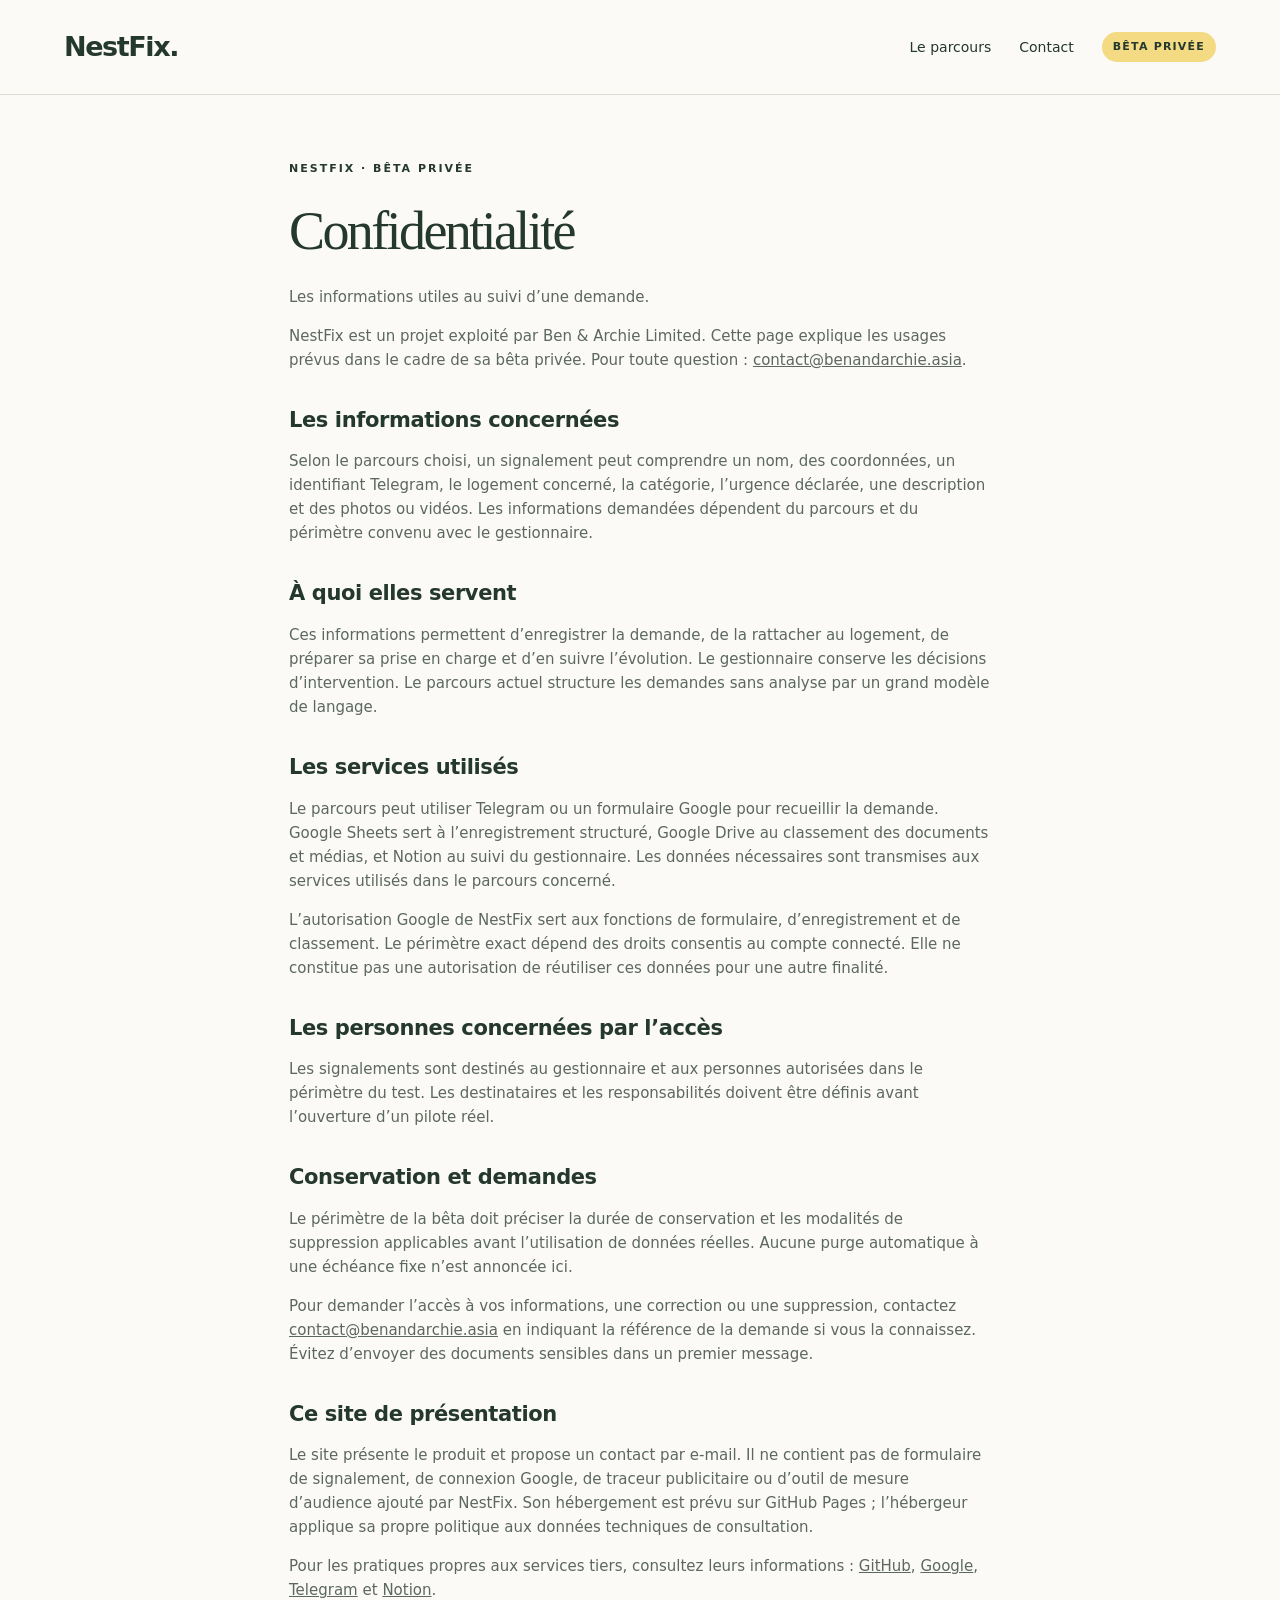
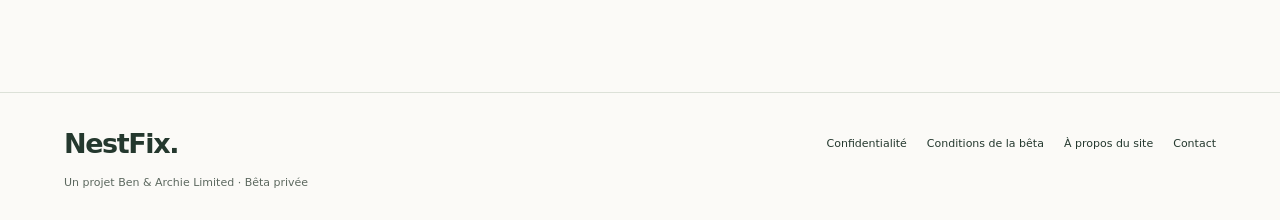
==== confidentialite.html @ 202c7008 "Prepare NestFix private beta public website" ====
<!doctype html><html lang="fr"><head><meta charset="utf-8"><meta name="viewport" content="width=device-width, initial-scale=1"><meta name="description" content="Confidentialité — NestFix, bêta privée de suivi des demandes locatives."><title>Confidentialité — NestFix</title><link rel="stylesheet" href="style.css"><link rel="icon" href="data:image/svg+xml,%3Csvg xmlns=%27http://www.w3.org/2000/svg%27 viewBox=%270 0 32 32%27%3E%3Crect width=%2732%27 height=%2732%27 rx=%278%27 fill=%27%2324382e%27/%3E%3Cpath d=%27m6 15 10-8 10 8M10 13v13h12V13M14 26v-8h4v8%27 stroke=%27%23fbfaf7%27 fill=%27none%27 stroke-width=%272%27/%3E%3C/svg%3E"></head><body><a class="skip" href="#contenu">Aller au contenu</a><header class="top"><nav class="wrap" aria-label="Navigation principale"><a class="brand" href="index.html">NestFix.</a><div class="nav-links"><a href="index.html#parcours">Le parcours</a><a href="index.html#contact">Contact</a><span class="beta">Bêta privée</span></div></nav></header><main id="contenu" class="wrap legal"><div class="eyebrow">NestFix · Bêta privée</div><h1>Confidentialité</h1><p>Les informations utiles au suivi d’une demande.</p><p>NestFix est un projet exploité par Ben &amp; Archie Limited. Cette page explique les usages prévus dans le cadre de sa bêta privée. Pour toute question : <a href="mailto:contact@benandarchie.asia">contact@benandarchie.asia</a>.</p><h2>Les informations concernées</h2><p>Selon le parcours choisi, un signalement peut comprendre un nom, des coordonnées, un identifiant Telegram, le logement concerné, la catégorie, l’urgence déclarée, une description et des photos ou vidéos. Les informations demandées dépendent du parcours et du périmètre convenu avec le gestionnaire.</p><h2>À quoi elles servent</h2><p>Ces informations permettent d’enregistrer la demande, de la rattacher au logement, de préparer sa prise en charge et d’en suivre l’évolution. Le gestionnaire conserve les décisions d’intervention. Le parcours actuel structure les demandes sans analyse par un grand modèle de langage.</p><h2>Les services utilisés</h2><p>Le parcours peut utiliser Telegram ou un formulaire Google pour recueillir la demande. Google Sheets sert à l’enregistrement structuré, Google Drive au classement des documents et médias, et Notion au suivi du gestionnaire. Les données nécessaires sont transmises aux services utilisés dans le parcours concerné.</p><p>L’autorisation Google de NestFix sert aux fonctions de formulaire, d’enregistrement et de classement. Le périmètre exact dépend des droits consentis au compte connecté. Elle ne constitue pas une autorisation de réutiliser ces données pour une autre finalité.</p><h2>Les personnes concernées par l’accès</h2><p>Les signalements sont destinés au gestionnaire et aux personnes autorisées dans le périmètre du test. Les destinataires et les responsabilités doivent être définis avant l’ouverture d’un pilote réel.</p><h2>Conservation et demandes</h2><p>Le périmètre de la bêta doit préciser la durée de conservation et les modalités de suppression applicables avant l’utilisation de données réelles. Aucune purge automatique à une échéance fixe n’est annoncée ici.</p><p>Pour demander l’accès à vos informations, une correction ou une suppression, contactez <a href="mailto:contact@benandarchie.asia">contact@benandarchie.asia</a> en indiquant la référence de la demande si vous la connaissez. Évitez d’envoyer des documents sensibles dans un premier message.</p><h2>Ce site de présentation</h2><p>Le site présente le produit et propose un contact par e-mail. Il ne contient pas de formulaire de signalement, de connexion Google, de traceur publicitaire ou d’outil de mesure d’audience ajouté par NestFix. Son hébergement est prévu sur GitHub Pages ; l’hébergeur applique sa propre politique aux données techniques de consultation.</p><p>Pour les pratiques propres aux services tiers, consultez leurs informations : <a href="https://docs.github.com/en/site-policy/privacy-policies/github-general-privacy-statement">GitHub</a>, <a href="https://policies.google.com/privacy?hl=fr">Google</a>, <a href="https://telegram.org/privacy">Telegram</a> et <a href="https://www.notion.com/privacy">Notion</a>.</p></main><footer><div class="wrap"><div class="footer-row"><a class="brand" href="index.html">NestFix.</a><div class="footer-links"><a href="confidentialite.html">Confidentialité</a><a href="conditions.html">Conditions de la bêta</a><a href="mentions-legales.html">À propos du site</a><a href="mailto:contact@benandarchie.asia">Contact</a></div></div><p class="footer-note">Un projet Ben &amp; Archie Limited · Bêta privée</p></div></footer></body></html>
---- style.css ----
:root{--paper:#fbfaf7;--ink:#24382e;--muted:#5c685f;--line:#dce1d8;--soft:#eef0e8;--lilac:#e4ddf5;--yellow:#f3da83;--white:#fff;--radius:24px}*{box-sizing:border-box}html{scroll-behavior:smooth;scroll-padding-top:95px}body{margin:0;background:var(--paper);color:var(--ink);font:16px/1.6 system-ui,-apple-system,BlinkMacSystemFont,"Segoe UI",sans-serif}a{color:inherit}button{font:inherit}a:focus-visible,button:focus-visible,summary:focus-visible{outline:3px solid #7656a6;outline-offset:5px}.wrap{max-width:1240px;margin:auto;padding:0 44px}.skip{position:absolute;top:-100px;left:20px;background:var(--ink);color:white;padding:10px;z-index:20}.skip:focus{top:10px}.top{border-bottom:1px solid var(--line);background:var(--paper)}nav{height:94px;display:flex;align-items:center;justify-content:space-between;gap:24px}.brand{display:inline-flex;align-items:center;gap:9px;font-size:27px;font-weight:760;letter-spacing:-1.4px;text-decoration:none}.brand-mark{display:grid;place-items:center;width:34px;height:34px;background:var(--ink);color:var(--paper);border-radius:11px;transform:rotate(-7deg)}.brand-mark svg{width:22px;height:22px;transform:rotate(7deg)}.nav-links{display:flex;align-items:center;gap:28px;font-size:14px}.nav-links>a{text-decoration:none}.beta{font-size:11px;letter-spacing:1.2px;text-transform:uppercase;background:var(--yellow);border-radius:30px;padding:6px 11px;font-weight:700;white-space:nowrap}.button{display:inline-flex;align-items:center;justify-content:center;gap:12px;background:var(--ink);color:white;border:1px solid var(--ink);border-radius:99px;padding:13px 23px;text-decoration:none;font-size:14px;font-weight:600;cursor:pointer;transition:transform .2s,background .2s}.button:hover{transform:translateY(-2px);background:#344e3e}.button.secondary{background:transparent;color:var(--ink);border-color:#a7b1a5}.hero{padding:88px 0 74px;display:grid;grid-template-columns:1.04fr 1fr;gap:54px;align-items:center}.eyebrow{font-size:11px;letter-spacing:2px;font-weight:700;text-transform:uppercase;display:flex;align-items:center;gap:9px}.dot{height:7px;width:7px;background:#739677;border-radius:50%}h1,h2,h3,p{margin-top:0}h1,h2{font-family:Georgia,"Times New Roman",serif;font-weight:400;letter-spacing:-2.6px}h1{font-size:clamp(49px,4.9vw,70px);line-height:1.06;margin:25px 0}.hero h1 em{font-style:italic;color:#687a5e}.intro{font-size:17px;color:var(--muted);max-width:460px;margin-bottom:28px}.actions{display:flex;gap:12px;align-items:center;flex-wrap:wrap}.quiet{font-size:12px;color:var(--muted);margin:19px 0 0}.stage{position:relative;min-height:482px;background:var(--lilac);border-radius:180px 180px 28px 28px;padding:36px 34px 25px;display:flex;flex-direction:column;align-items:center;justify-content:center}.stage:before{content:"✳";font-size:60px;position:absolute;top:30px;right:10px;line-height:1;color:#9a82bb;transform:rotate(13deg)}.demo{position:relative;background:var(--white);width:100%;max-width:365px;border:1px solid #d2c7e4;border-radius:18px;box-shadow:0 22px 45px #46345214;overflow:hidden}.demo-top{display:flex;justify-content:space-between;align-items:center;padding:16px 20px;border-bottom:1px solid #ece9ef;font-size:12px;font-weight:650}.mini-brand{font-size:16px;font-weight:750;letter-spacing:-.6px}.demo-body{padding:23px 22px;min-height:258px}.demo-body h3{font-size:22px;letter-spacing:-.7px;line-height:1.2;margin:10px 0}.small{font-size:12px;color:var(--muted)}.room{color:#6b6571;font-size:11px}.status{display:inline-flex;font-size:11px;font-weight:650;background:#e8eee3;padding:4px 9px;border-radius:20px;color:#34563e}.label{font-size:10px;letter-spacing:1px;text-transform:uppercase;color:#71746c;font-weight:650}.message{background:#f4f3ef;padding:13px 15px;border-radius:12px;font-size:13px;line-height:1.6;margin:17px 0}.attachment{display:flex;gap:10px;align-items:center;font-size:11px;margin:14px 0;color:#596454}.photo-icon{background:#e9ede3;border-radius:8px;display:grid;place-items:center;width:38px;height:38px;font-size:22px}.demo-bottom{border-top:1px solid #ece9ef;display:flex;align-items:center;gap:8px;padding:12px 20px;color:#627360;font-size:10px}.check{width:18px;height:18px;border-radius:50%;background:#e3eddb;display:grid;place-items:center}.tabs{display:flex;gap:5px;margin-top:22px;background:#ffffff60;border-radius:30px;padding:5px;position:relative;z-index:1}.tabs button{border:0;background:transparent;color:#4e465a;font-size:10px;padding:8px 12px;border-radius:30px;cursor:pointer;white-space:nowrap}.tabs button[aria-selected=true]{background:#fff;color:var(--ink);box-shadow:0 2px 5px #221b3310}.sample{font-size:10px;color:#61516f;margin:11px 0 0}.caption{font-family:Georgia,serif;font-style:italic;font-size:21px;position:absolute;left:20px;bottom:-13px;pointer-events:none;background:var(--yellow);padding:10px 18px;transform:rotate(-5deg);border-radius:4px}.promise{border-top:1px solid var(--line);border-bottom:1px solid var(--line);display:flex;justify-content:space-between;gap:22px;padding:22px 0;color:#53624f;font-size:13px}.promise span{display:flex;gap:10px;align-items:center}.section{padding:85px 0}.section-head{display:flex;justify-content:space-between;align-items:flex-end;gap:60px;margin-bottom:38px}.section-head h2{font-size:45px;line-height:1.12;margin:14px 0 0;max-width:620px}.section-head p{max-width:305px;font-size:14px;color:var(--muted);margin:0}.steps{display:grid;grid-template-columns:repeat(3,1fr);gap:35px}.step{border-top:1px solid #bdc7b7;padding-top:21px}.number{display:inline-grid;place-items:center;width:31px;height:31px;background:#e5eadf;border-radius:50%;font-size:12px;font-weight:700;margin-bottom:23px}.step h3{font-size:20px;letter-spacing:-.5px;margin-bottom:12px}.step p{font-size:14px;color:var(--muted);max-width:315px}.split{display:grid;grid-template-columns:1fr 1fr;gap:70px;align-items:center;background:var(--soft);padding:49px 54px;border-radius:var(--radius)}.split h2{font-size:43px;line-height:1.1;margin:16px 0 22px}.split p{color:var(--muted);font-size:14px}.checklist{list-style:none;padding:0;margin:20px 0 0}.checklist li{padding:12px 0;border-bottom:1px solid #d3dbce;font-size:14px;display:flex;gap:13px}.checklist li:last-child{border:0}.checklist li:before{content:"✓";color:#527848}.mini-board{background:var(--paper);border:1px solid #cdd6c8;border-radius:14px;padding:21px;transform:rotate(2deg);box-shadow:0 12px 24px #2034280a}.board-title{font-size:13px;font-weight:650;margin-bottom:17px}.board-col{display:grid;grid-template-columns:1fr 1fr;gap:12px}.lane{background:#edf0e9;border-radius:8px;padding:10px;min-height:190px}.lane-name{font-size:10px;letter-spacing:.3px;margin:0 0 12px}.ticket{background:white;border-radius:7px;padding:12px;margin-bottom:10px;border:1px solid #dce2d6;font-size:12px;line-height:1.5}.ticket strong{display:block;margin:7px 0;font-weight:600}.ticket .small{font-size:9px}.ticket.highlight{border-left:3px solid #b3a0d1}.ticket-label{font-size:9px;padding:3px 6px;border-radius:4px;background:#f1e9d6;display:inline-block}.board-note{font-size:10px;text-align:center;margin:13px 0 0;color:var(--muted)}.faq{display:grid;grid-template-columns:.8fr 1.2fr;gap:80px}.faq h2{font-size:42px;line-height:1.1;margin:14px 0 20px}.faq>div>p{color:var(--muted);font-size:14px;max-width:280px}details{border-bottom:1px solid var(--line);padding:19px 0}details:first-child{padding-top:0}summary{font-weight:600;cursor:pointer;list-style:none;display:flex;gap:15px;justify-content:space-between;font-size:14px}summary:after{content:"+";font-weight:400;font-size:21px;line-height:1}details[open] summary:after{content:"−"}details p{color:var(--muted);font-size:14px;margin:14px 20px 0 0}.contact{margin-bottom:65px;background:var(--ink);border-radius:var(--radius);padding:49px 54px;color:var(--paper);display:flex;justify-content:space-between;align-items:center;gap:36px}.contact h2{font-size:40px;line-height:1.1;letter-spacing:-1.5px;max-width:570px;margin:14px 0}.contact p{font-size:14px;color:#d0dace;max-width:530px;margin:0}.contact .button{background:var(--yellow);color:var(--ink);border-color:var(--yellow);flex-shrink:0}.contact .eyebrow{color:#d1dacb}footer{border-top:1px solid var(--line);padding:29px 0}.footer-row{display:flex;gap:24px;align-items:center;justify-content:space-between}.footer-links{display:flex;flex-wrap:wrap;gap:20px;font-size:11px}.footer-links a{text-decoration:none}.footer-note{color:var(--muted);font-size:11px;margin:8px 0 0}.legal{max-width:790px;padding-top:65px;padding-bottom:75px}.legal h1{font-size:54px}.legal h2{font-family:inherit;letter-spacing:-.4px;font-size:21px;margin:32px 0 12px;font-weight:650}.legal p,.legal li{font-size:15px;color:var(--muted)}.legal .note{background:var(--yellow);border-radius:12px;padding:16px 20px;font-size:13px;color:var(--ink)}[hidden]{display:none!important}@media(max-width:1000px){.hero{gap:30px;padding-top:60px}h1{font-size:53px}.stage{padding:30px 20px}.caption{left:-5px;font-size:17px}.split{gap:32px;padding:38px}.nav-links{gap:16px}.section-head h2{font-size:38px}}@media(max-width:720px){.wrap{padding:0 22px}nav{height:76px;gap:12px}.brand{font-size:23px}.brand-mark{width:29px;height:29px}.nav-links>a{display:none}.nav-links{gap:0}.hero{grid-template-columns:1fr;padding:44px 0 35px;gap:34px}h1{font-size:52px;letter-spacing:-2.4px;max-width:500px;margin-top:21px}.intro{font-size:16px}.stage{min-height:455px;max-width:520px;width:100%;margin:auto;padding:30px 28px}.stage:before{right:9px;font-size:49px}.caption{left:6px;bottom:-13px}.promise{flex-direction:column;gap:12px;padding:20px 0}.section{padding:55px 0}.section-head{display:block;margin-bottom:30px}.section-head h2{font-size:37px;margin-bottom:20px}.section-head p{max-width:100%}.steps{grid-template-columns:1fr;gap:20px}.number{margin-bottom:13px}.step p{max-width:100%;margin-bottom:0}.split{grid-template-columns:1fr;padding:29px 23px;gap:28px}.split h2{font-size:35px}.mini-board{transform:rotate(1deg)}.faq{grid-template-columns:1fr;gap:15px}.faq h2{font-size:36px}.faq>div>p{max-width:100%}.contact{padding:30px 25px;display:block;margin-bottom:40px}.contact h2{font-size:35px}.contact .button{margin-top:24px}.footer-row{align-items:flex-start;flex-direction:column;gap:20px}.footer-links{gap:13px 18px}.legal{padding-top:40px}.legal h1{font-size:40px;letter-spacing:-1.7px}.tabs button{padding:8px 10px}.hero .button{padding:12px 18px}.small-link{font-size:13px}}@media(prefers-reduced-motion:reduce){html{scroll-behavior:auto}*{transition:none!important}}
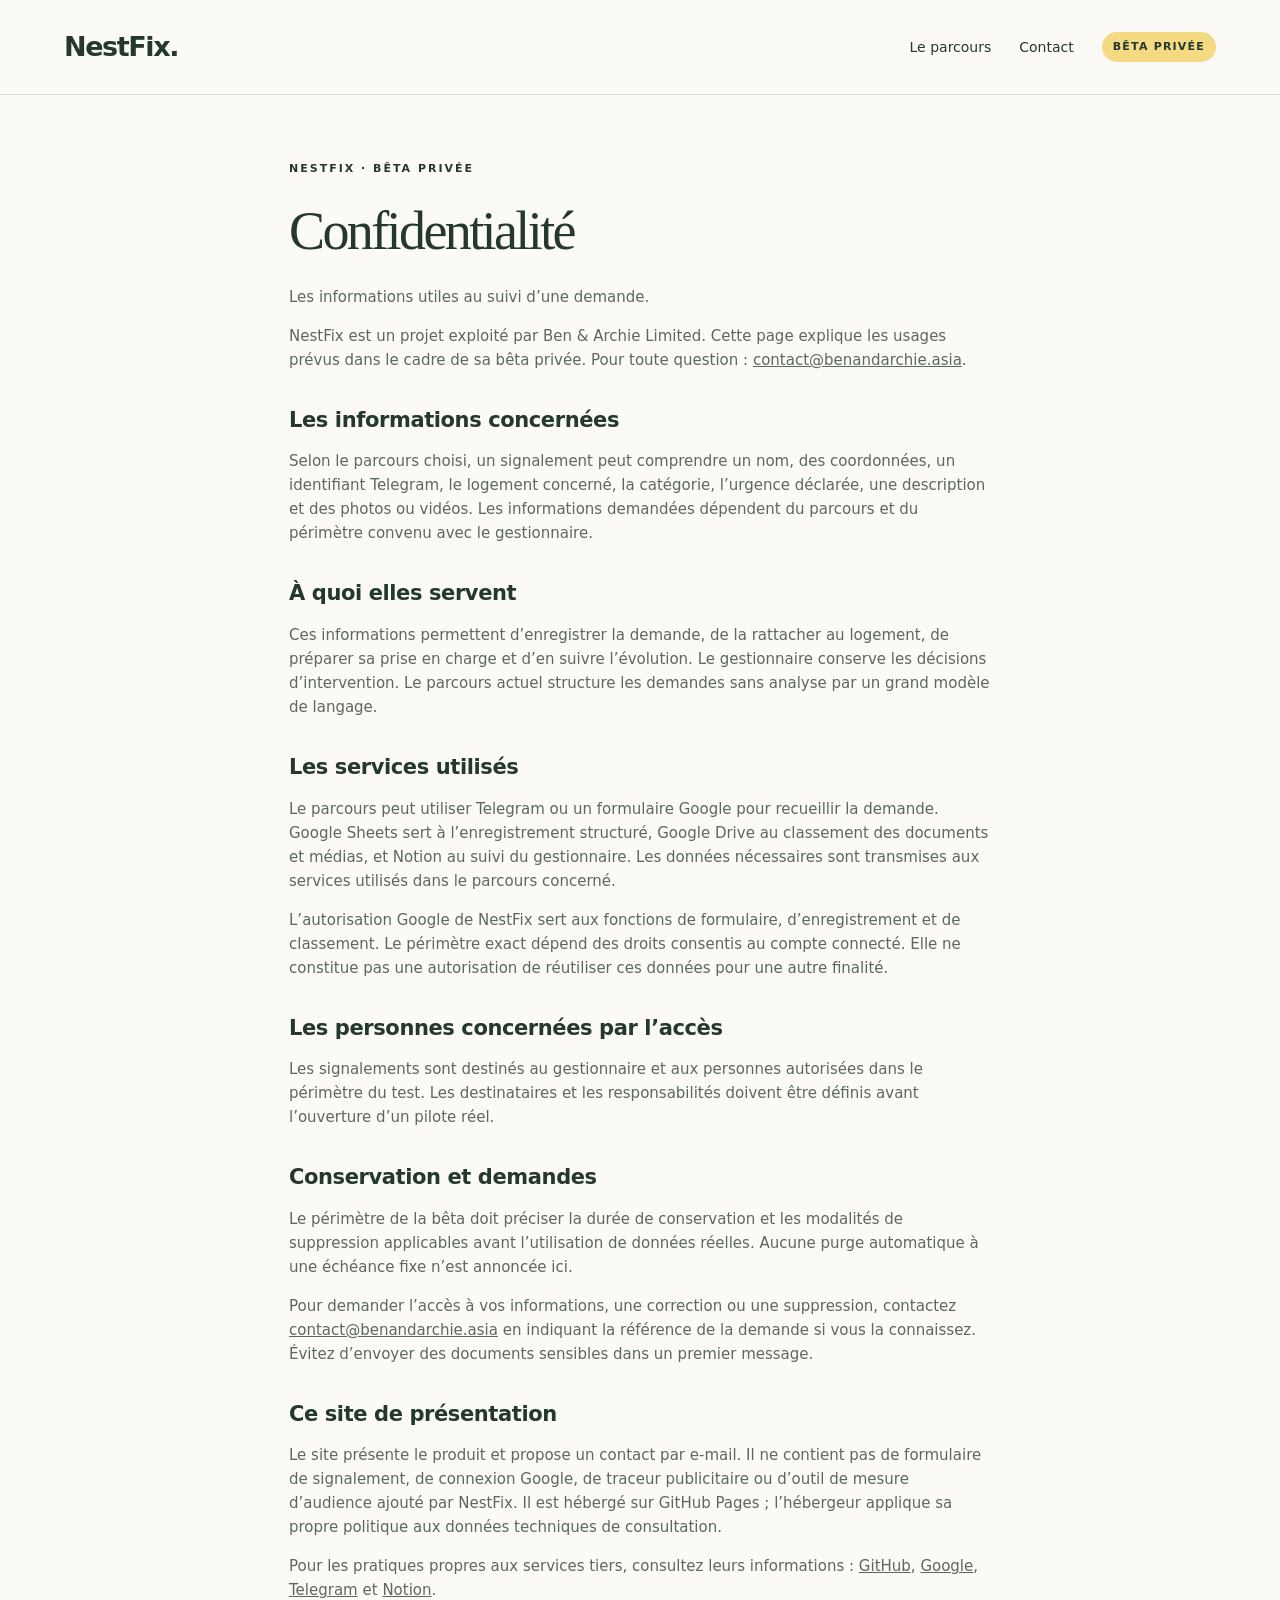
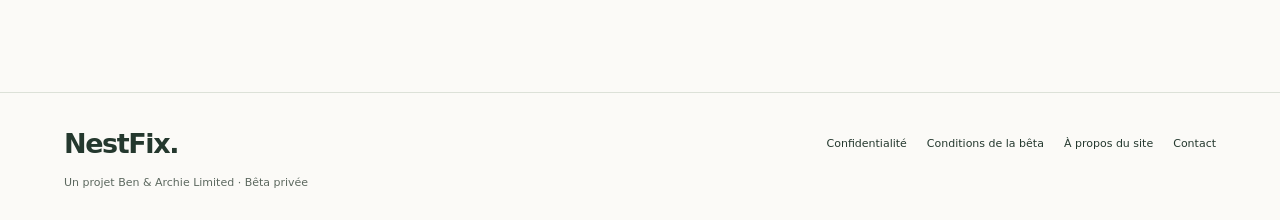
==== commit c5e22634: "Finalize hosting wording for publication" ====
--- a/confidentialite.html
+++ b/confidentialite.html
@@ -1 +1 @@
-<!doctype html><html lang="fr"><head><meta charset="utf-8"><meta name="viewport" content="width=device-width, initial-scale=1"><meta name="description" content="Confidentialité — NestFix, bêta privée de suivi des demandes locatives."><title>Confidentialité — NestFix</title><link rel="stylesheet" href="style.css"><link rel="icon" href="data:image/svg+xml,%3Csvg xmlns=%27http://www.w3.org/2000/svg%27 viewBox=%270 0 32 32%27%3E%3Crect width=%2732%27 height=%2732%27 rx=%278%27 fill=%27%2324382e%27/%3E%3Cpath d=%27m6 15 10-8 10 8M10 13v13h12V13M14 26v-8h4v8%27 stroke=%27%23fbfaf7%27 fill=%27none%27 stroke-width=%272%27/%3E%3C/svg%3E"></head><body><a class="skip" href="#contenu">Aller au contenu</a><header class="top"><nav class="wrap" aria-label="Navigation principale"><a class="brand" href="index.html">NestFix.</a><div class="nav-links"><a href="index.html#parcours">Le parcours</a><a href="index.html#contact">Contact</a><span class="beta">Bêta privée</span></div></nav></header><main id="contenu" class="wrap legal"><div class="eyebrow">NestFix · Bêta privée</div><h1>Confidentialité</h1><p>Les informations utiles au suivi d’une demande.</p><p>NestFix est un projet exploité par Ben &amp; Archie Limited. Cette page explique les usages prévus dans le cadre de sa bêta privée. Pour toute question : <a href="mailto:contact@benandarchie.asia">contact@benandarchie.asia</a>.</p><h2>Les informations concernées</h2><p>Selon le parcours choisi, un signalement peut comprendre un nom, des coordonnées, un identifiant Telegram, le logement concerné, la catégorie, l’urgence déclarée, une description et des photos ou vidéos. Les informations demandées dépendent du parcours et du périmètre convenu avec le gestionnaire.</p><h2>À quoi elles servent</h2><p>Ces informations permettent d’enregistrer la demande, de la rattacher au logement, de préparer sa prise en charge et d’en suivre l’évolution. Le gestionnaire conserve les décisions d’intervention. Le parcours actuel structure les demandes sans analyse par un grand modèle de langage.</p><h2>Les services utilisés</h2><p>Le parcours peut utiliser Telegram ou un formulaire Google pour recueillir la demande. Google Sheets sert à l’enregistrement structuré, Google Drive au classement des documents et médias, et Notion au suivi du gestionnaire. Les données nécessaires sont transmises aux services utilisés dans le parcours concerné.</p><p>L’autorisation Google de NestFix sert aux fonctions de formulaire, d’enregistrement et de classement. Le périmètre exact dépend des droits consentis au compte connecté. Elle ne constitue pas une autorisation de réutiliser ces données pour une autre finalité.</p><h2>Les personnes concernées par l’accès</h2><p>Les signalements sont destinés au gestionnaire et aux personnes autorisées dans le périmètre du test. Les destinataires et les responsabilités doivent être définis avant l’ouverture d’un pilote réel.</p><h2>Conservation et demandes</h2><p>Le périmètre de la bêta doit préciser la durée de conservation et les modalités de suppression applicables avant l’utilisation de données réelles. Aucune purge automatique à une échéance fixe n’est annoncée ici.</p><p>Pour demander l’accès à vos informations, une correction ou une suppression, contactez <a href="mailto:contact@benandarchie.asia">contact@benandarchie.asia</a> en indiquant la référence de la demande si vous la connaissez. Évitez d’envoyer des documents sensibles dans un premier message.</p><h2>Ce site de présentation</h2><p>Le site présente le produit et propose un contact par e-mail. Il ne contient pas de formulaire de signalement, de connexion Google, de traceur publicitaire ou d’outil de mesure d’audience ajouté par NestFix. Son hébergement est prévu sur GitHub Pages ; l’hébergeur applique sa propre politique aux données techniques de consultation.</p><p>Pour les pratiques propres aux services tiers, consultez leurs informations : <a href="https://docs.github.com/en/site-policy/privacy-policies/github-general-privacy-statement">GitHub</a>, <a href="https://policies.google.com/privacy?hl=fr">Google</a>, <a href="https://telegram.org/privacy">Telegram</a> et <a href="https://www.notion.com/privacy">Notion</a>.</p></main><footer><div class="wrap"><div class="footer-row"><a class="brand" href="index.html">NestFix.</a><div class="footer-links"><a href="confidentialite.html">Confidentialité</a><a href="conditions.html">Conditions de la bêta</a><a href="mentions-legales.html">À propos du site</a><a href="mailto:contact@benandarchie.asia">Contact</a></div></div><p class="footer-note">Un projet Ben &amp; Archie Limited · Bêta privée</p></div></footer></body></html>
+<!doctype html><html lang="fr"><head><meta charset="utf-8"><meta name="viewport" content="width=device-width, initial-scale=1"><meta name="description" content="Confidentialité — NestFix, bêta privée de suivi des demandes locatives."><title>Confidentialité — NestFix</title><link rel="stylesheet" href="style.css"><link rel="icon" href="data:image/svg+xml,%3Csvg xmlns=%27http://www.w3.org/2000/svg%27 viewBox=%270 0 32 32%27%3E%3Crect width=%2732%27 height=%2732%27 rx=%278%27 fill=%27%2324382e%27/%3E%3Cpath d=%27m6 15 10-8 10 8M10 13v13h12V13M14 26v-8h4v8%27 stroke=%27%23fbfaf7%27 fill=%27none%27 stroke-width=%272%27/%3E%3C/svg%3E"></head><body><a class="skip" href="#contenu">Aller au contenu</a><header class="top"><nav class="wrap" aria-label="Navigation principale"><a class="brand" href="index.html">NestFix.</a><div class="nav-links"><a href="index.html#parcours">Le parcours</a><a href="index.html#contact">Contact</a><span class="beta">Bêta privée</span></div></nav></header><main id="contenu" class="wrap legal"><div class="eyebrow">NestFix · Bêta privée</div><h1>Confidentialité</h1><p>Les informations utiles au suivi d’une demande.</p><p>NestFix est un projet exploité par Ben &amp; Archie Limited. Cette page explique les usages prévus dans le cadre de sa bêta privée. Pour toute question : <a href="mailto:contact@benandarchie.asia">contact@benandarchie.asia</a>.</p><h2>Les informations concernées</h2><p>Selon le parcours choisi, un signalement peut comprendre un nom, des coordonnées, un identifiant Telegram, le logement concerné, la catégorie, l’urgence déclarée, une description et des photos ou vidéos. Les informations demandées dépendent du parcours et du périmètre convenu avec le gestionnaire.</p><h2>À quoi elles servent</h2><p>Ces informations permettent d’enregistrer la demande, de la rattacher au logement, de préparer sa prise en charge et d’en suivre l’évolution. Le gestionnaire conserve les décisions d’intervention. Le parcours actuel structure les demandes sans analyse par un grand modèle de langage.</p><h2>Les services utilisés</h2><p>Le parcours peut utiliser Telegram ou un formulaire Google pour recueillir la demande. Google Sheets sert à l’enregistrement structuré, Google Drive au classement des documents et médias, et Notion au suivi du gestionnaire. Les données nécessaires sont transmises aux services utilisés dans le parcours concerné.</p><p>L’autorisation Google de NestFix sert aux fonctions de formulaire, d’enregistrement et de classement. Le périmètre exact dépend des droits consentis au compte connecté. Elle ne constitue pas une autorisation de réutiliser ces données pour une autre finalité.</p><h2>Les personnes concernées par l’accès</h2><p>Les signalements sont destinés au gestionnaire et aux personnes autorisées dans le périmètre du test. Les destinataires et les responsabilités doivent être définis avant l’ouverture d’un pilote réel.</p><h2>Conservation et demandes</h2><p>Le périmètre de la bêta doit préciser la durée de conservation et les modalités de suppression applicables avant l’utilisation de données réelles. Aucune purge automatique à une échéance fixe n’est annoncée ici.</p><p>Pour demander l’accès à vos informations, une correction ou une suppression, contactez <a href="mailto:contact@benandarchie.asia">contact@benandarchie.asia</a> en indiquant la référence de la demande si vous la connaissez. Évitez d’envoyer des documents sensibles dans un premier message.</p><h2>Ce site de présentation</h2><p>Le site présente le produit et propose un contact par e-mail. Il ne contient pas de formulaire de signalement, de connexion Google, de traceur publicitaire ou d’outil de mesure d’audience ajouté par NestFix. Il est hébergé sur GitHub Pages ; l’hébergeur applique sa propre politique aux données techniques de consultation.</p><p>Pour les pratiques propres aux services tiers, consultez leurs informations : <a href="https://docs.github.com/en/site-policy/privacy-policies/github-general-privacy-statement">GitHub</a>, <a href="https://policies.google.com/privacy?hl=fr">Google</a>, <a href="https://telegram.org/privacy">Telegram</a> et <a href="https://www.notion.com/privacy">Notion</a>.</p></main><footer><div class="wrap"><div class="footer-row"><a class="brand" href="index.html">NestFix.</a><div class="footer-links"><a href="confidentialite.html">Confidentialité</a><a href="conditions.html">Conditions de la bêta</a><a href="mentions-legales.html">À propos du site</a><a href="mailto:contact@benandarchie.asia">Contact</a></div></div><p class="footer-note">Un projet Ben &amp; Archie Limited · Bêta privée</p></div></footer></body></html>
